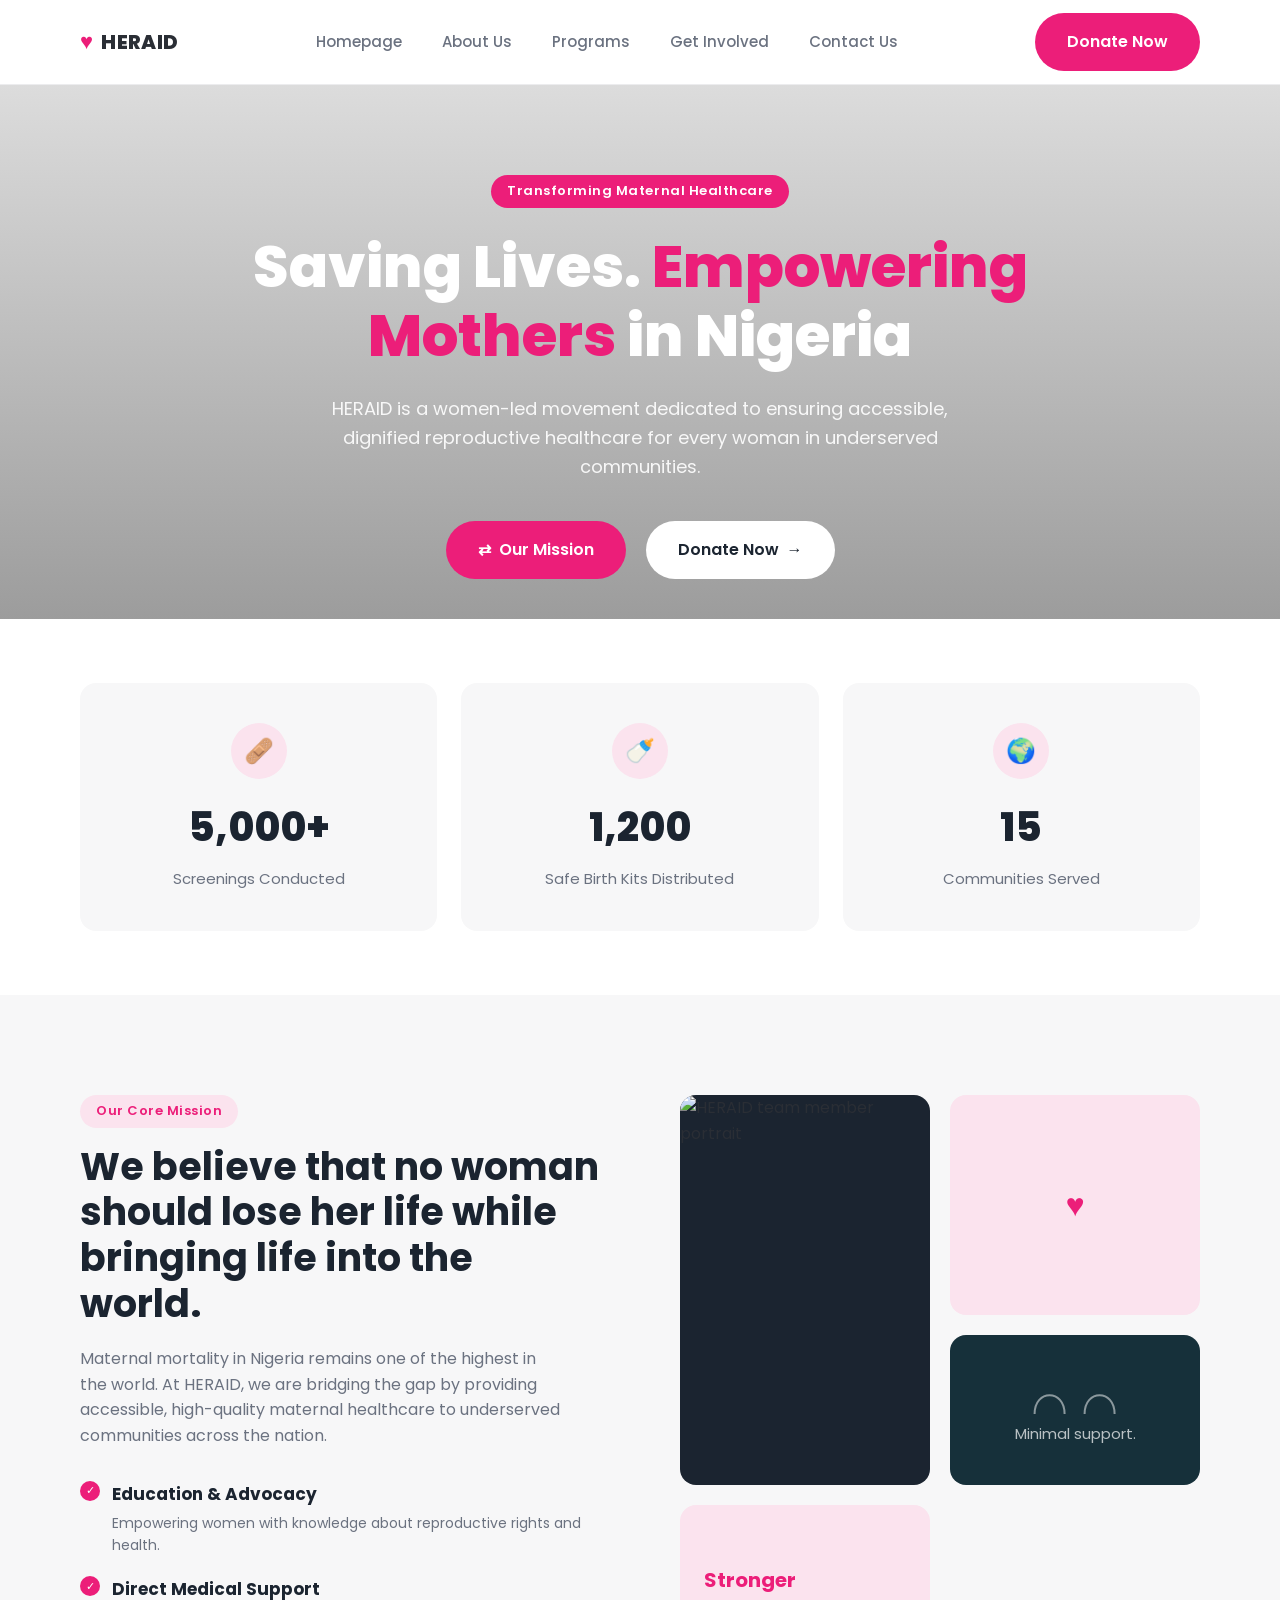
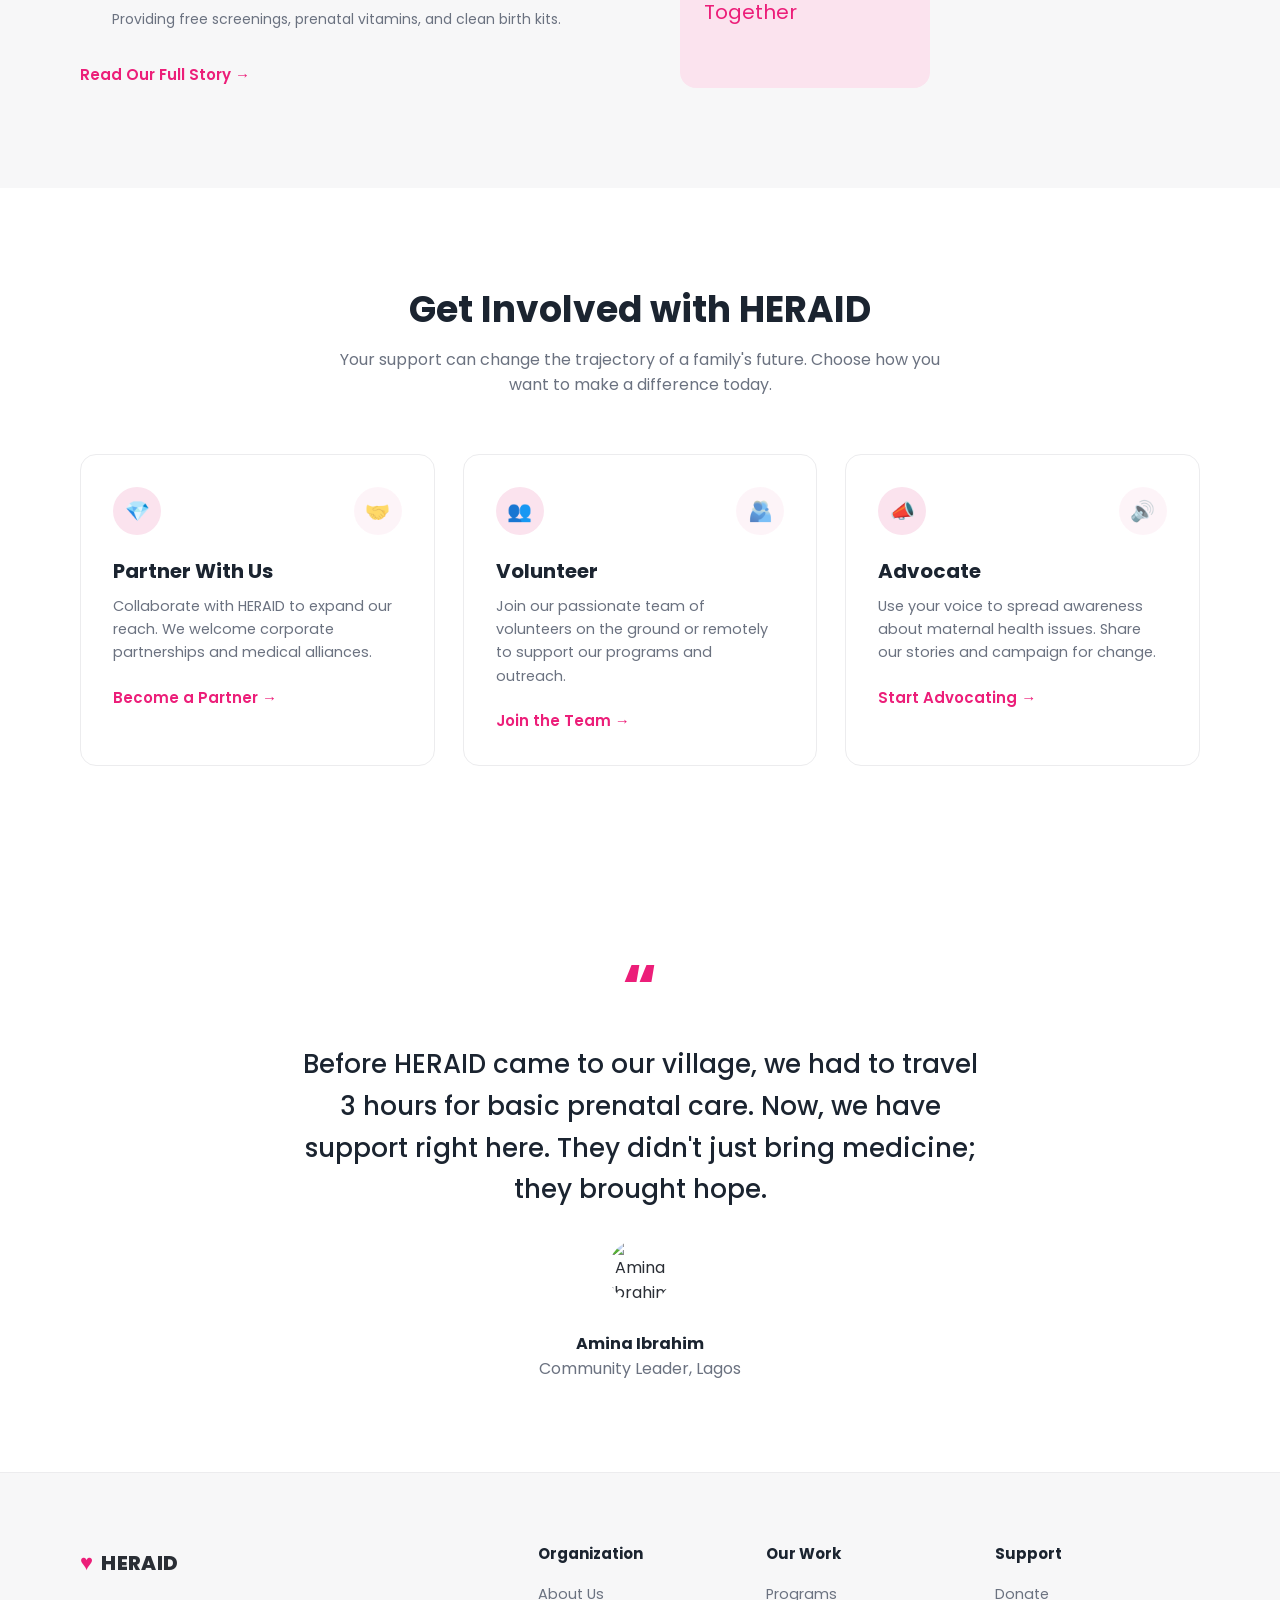
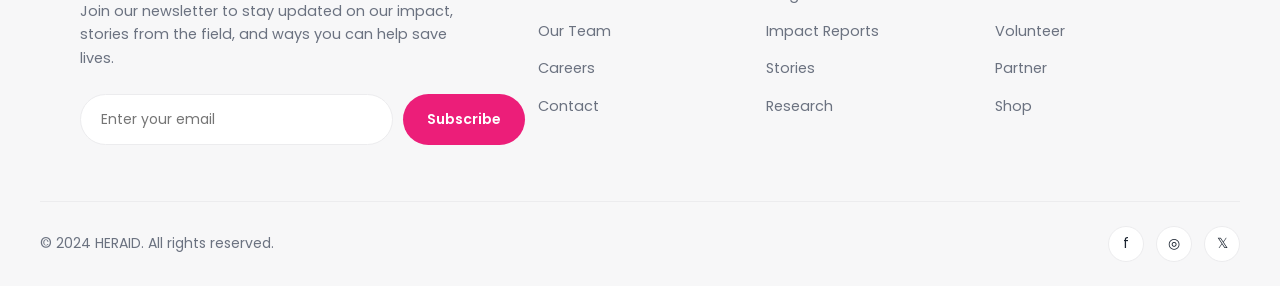
==== index.html @ cb631129 "all pages completed" ====
<!doctype html>
<html lang="en">
  <head>
    <meta charset="UTF-8" />
    <meta name="viewport" content="width=device-width, initial-scale=1.0" />
    <title>HERAID — Saving Lives, Empowering Mothers in Nigeria</title>

    <!-- Shared base styles -->
    <link rel="stylesheet" href="../Home page/base-styling.css" />

    <!-- Screen-size specific styles -->
    <link
      rel="stylesheet"
      href="../Home page/desktop.css"
      media="(min-width: 1025px)"
    />
    <link
      rel="stylesheet"
      href="../Home page/tablet.css"
      media="(min-width: 768px) and (max-width: 1024px)"
    />
    <link
      rel="stylesheet"
      href="../Home page/mobile.css"
      media="(max-width: 767px)"
    />

    <link rel="preconnect" href="https://fonts.googleapis.com" />
    <link
      href="https://fonts.googleapis.com/css2?family=Poppins:wght@400;500;600;700;800&display=swap"
      rel="stylesheet"
    />
  </head>
  <body>
    <!-- ===== HEADER ===== -->
    <header class="site-header">
      <div class="container header-inner">
        <a href="./index.html" class="logo">
          <span class="logo-icon">♥</span>
          <span class="logo-text">HERAID</span>
        </a>

        <button
          class="nav-toggle"
          id="navToggle"
          aria-label="Toggle navigation"
          aria-expanded="false"
        >
          <span></span><span></span><span></span>
        </button>

        <nav class="main-nav" id="mainNav">
          <a href="./index.html" class="nav-link active">Homepage</a>
          <a href="../About Page/index.html" class="nav-link">About Us</a>
          <a href="../Programs page/index.html" class="nav-link">Programs</a>
          <a href="../Get-Involved Page/index.html" class="nav-link"
            >Get Involved</a
          >
          <a href="../Contact page/index.html" class="nav-link">Contact Us</a>
        </nav>

        <a href="#" class="btn btn-primary header-donate">Donate Now</a>
      </div>
    </header>

    <!-- ===== HERO ===== -->
    <section class="hero" id="home">
      <div class="hero-overlay"></div>
      <div class="container hero-inner">
        <span class="eyebrow">Transforming Maternal Healthcare</span>
        <h1 class="hero-title">
          Saving Lives.
          <span class="highlight">Empowering Mothers</span> in Nigeria
        </h1>
        <p class="hero-sub">
          HERAID is a women-led movement dedicated to ensuring accessible,
          dignified reproductive healthcare for every woman in underserved
          communities.
        </p>
        <div class="hero-actions">
          <a href="./About Page/index.html" class="btn btn-primary">
            <span class="icon">⇄</span> Our Mission
          </a>
          <a href="#donate" class="btn btn-secondary"
            >Donate Now <span class="arrow">→</span></a
          >
        </div>
      </div>
    </section>

    <!-- ===== STATS ===== -->
    <section class="stats">
      <div class="container stats-grid">
        <div class="stat-card">
          <div class="stat-icon">🩹</div>
          <div class="stat-number" data-count="5000" data-suffix="+">0</div>
          <div class="stat-label">Screenings Conducted</div>
        </div>
        <div class="stat-card">
          <div class="stat-icon">🍼</div>
          <div class="stat-number" data-count="1200" data-suffix="">0</div>
          <div class="stat-label">Safe Birth Kits Distributed</div>
        </div>
        <div class="stat-card">
          <div class="stat-icon">🌍</div>
          <div class="stat-number" data-count="15" data-suffix="">0</div>
          <div class="stat-label">Communities Served</div>
        </div>
      </div>
    </section>

    <!-- ===== MISSION ===== -->
    <section class="mission" id="about">
      <div class="container mission-inner">
        <div class="mission-text">
          <span class="eyebrow eyebrow-dark">Our Core Mission</span>
          <h2>
            We believe that no woman should lose her life while bringing life
            into the world.
          </h2>
          <p>
            Maternal mortality in Nigeria remains one of the highest in the
            world. At HERAID, we are bridging the gap by providing accessible,
            high-quality maternal healthcare to underserved communities across
            the nation.
          </p>

          <ul class="mission-list">
            <li>
              <span class="check">✓</span>
              <div>
                <strong>Education &amp; Advocacy</strong>
                <p>
                  Empowering women with knowledge about reproductive rights and
                  health.
                </p>
              </div>
            </li>
            <li>
              <span class="check">✓</span>
              <div>
                <strong>Direct Medical Support</strong>
                <p>
                  Providing free screenings, prenatal vitamins, and clean birth
                  kits.
                </p>
              </div>
            </li>
          </ul>

          <a href="./About Page/index.html" class="link-arrow"
            >Read Our Full Story →</a
          >
        </div>

        <div class="mission-media">
          <div class="media-photo">
            <img
              src="https://api.dicebear.com/7.x/avataaars/svg?seed=heraid-team"
              alt="HERAID team member portrait"
            />
          </div>
          <div class="media-heart">♥</div>
          <div class="media-caption">
            <strong>Stronger</strong>
            <span>Together</span>
          </div>
          <div class="media-dark">
            <svg viewBox="0 0 100 40" class="arch-icon" aria-hidden="true">
              <path
                d="M10 40 C10 15, 40 15, 40 40"
                fill="none"
                stroke="currentColor"
                stroke-width="2"
              />
              <path
                d="M60 40 C60 15, 90 15, 90 40"
                fill="none"
                stroke="currentColor"
                stroke-width="2"
              />
            </svg>
            <span>Minimal support.</span>
          </div>
        </div>
      </div>
    </section>

    <!-- ===== GET INVOLVED ===== -->
    <section class="involved" id="involved">
      <div class="container">
        <div class="section-heading">
          <h2>Get Involved with HERAID</h2>
          <p>
            Your support can change the trajectory of a family's future. Choose
            how you want to make a difference today.
          </p>
        </div>

        <div class="involved-grid">
          <article class="involved-card">
            <div class="card-icons">
              <span class="card-icon">💎</span>
              <span class="card-icon card-icon-ghost">🤝</span>
            </div>
            <h3>Partner With Us</h3>
            <p>
              Collaborate with HERAID to expand our reach. We welcome corporate
              partnerships and medical alliances.
            </p>
            <a href="#partner" class="link-arrow">Become a Partner →</a>
          </article>

          <article class="involved-card">
            <div class="card-icons">
              <span class="card-icon">👥</span>
              <span class="card-icon card-icon-ghost">🫂</span>
            </div>
            <h3>Volunteer</h3>
            <p>
              Join our passionate team of volunteers on the ground or remotely
              to support our programs and outreach.
            </p>
            <a href="./Get-Involved Page/index.html" class="link-arrow"
              >Join the Team →</a
            >
          </article>

          <article class="involved-card">
            <div class="card-icons">
              <span class="card-icon">📣</span>
              <span class="card-icon card-icon-ghost">🔊</span>
            </div>
            <h3>Advocate</h3>
            <p>
              Use your voice to spread awareness about maternal health issues.
              Share our stories and campaign for change.
            </p>
            <a href="./Get-Involved Page/index.html" class="link-arrow"
              >Start Advocating →</a
            >
          </article>
        </div>
      </div>
    </section>

    <!-- ===== TESTIMONIAL ===== -->
    <section class="testimonial">
      <div class="container testimonial-inner">
        <span class="quote-mark">&ldquo;</span>
        <blockquote>
          Before HERAID came to our village, we had to travel 3 hours for basic
          prenatal care. Now, we have support right here. They didn't just bring
          medicine; they brought hope.
        </blockquote>
        <img
          class="testimonial-avatar"
          src="https://api.dicebear.com/7.x/avataaars/svg?seed=amina-ibrahim"
          alt="Amina Ibrahim portrait"
        />
        <cite>
          <strong>Amina Ibrahim</strong>
          <span>Community Leader, Lagos</span>
        </cite>
      </div>
    </section>

    <!-- ===== FOOTER ===== -->
    <footer class="site-footer" id="contact">
      <div class="container footer-inner">
        <div class="footer-brand">
          <a href="./index.html" class="logo">
            <span class="logo-icon">♥</span>
            <span class="logo-text">HERAID</span>
          </a>
          <p>
            Join our newsletter to stay updated on our impact, stories from the
            field, and ways you can help save lives.
          </p>
          <form class="newsletter-form" id="newsletterForm">
            <input
              type="email"
              placeholder="Enter your email"
              required
              aria-label="Email address"
            />
            <button type="submit" class="btn btn-primary">Subscribe</button>
          </form>
        </div>

        <div class="footer-links">
          <div class="footer-col">
            <h4>Organization</h4>
            <a href="./About Page/index.html">About Us</a>
            <a href="./About Page/index.html">Our Team</a>
            <a href="./Get-Involved Page/index.html">Careers</a>
            <a href="./Contact page/index.html">Contact</a>
          </div>
          <div class="footer-col">
            <h4>Our Work</h4>
            <a href="./Programs page/index.html">Programs</a>
            <a href="About Page/index.html">Impact Reports</a>
            <a href="./About Page/">Stories</a>
            <a href="./Get-Involved Page/">Research</a>
          </div>
          <div class="footer-col">
            <h4>Support</h4>
            <a href="#donate">Donate</a>
            <a href="./Get-Involved Page/index.html">Volunteer</a>
            <a href="./Get-Involved Page/index.html">Partner</a>
            <a href="#shop">Shop</a>
          </div>
        </div>
      </div>

      <div class="container footer-bottom">
        <p>&copy; 2024 HERAID. All rights reserved.</p>
        <div class="social-links">
          <a href="#" aria-label="LinkedIn">f</a>
          <a
            href="https://www.instagram.com/heraid.ng?igsh=cXN2OHdvbDZhM3o="
            aria-label="Instagram"
            >◎</a
          >
          <a href="https://x.com/heraidng?s=20" aria-label="Twitter">𝕏</a>
        </div>
      </div>
    </footer>

    <script src="../Home page/script.js"></script>
  </body>
</html>
---- Home page/base-styling.css ----
/* =========================================================
   HERAID — BASE STYLESHEET
   Shared resets, tokens, and layout rules for all breakpoints.
   Screen-specific sizing lives in desktop.css / tablet.css / mobile.css
   ========================================================= */

:root {
  --pink: #EC1E79;
  --pink-light: #FBE3EE;
  --pink-pale: #FDF0F6;
  --dark: #1B2430;
  --dark-teal: #16303A;
  --text: #2A2E35;
  --text-muted: #6B7280;
  --bg-grey: #F7F7F8;
  --white: #FFFFFF;
  --border: #ECECEE;

  --font-body: 'Poppins', -apple-system, BlinkMacSystemFont, 'Segoe UI', sans-serif;

  --radius-sm: 10px;
  --radius-md: 16px;
  --radius-lg: 24px;

  --container-max: 1200px;
}

* { box-sizing: border-box; }

html { scroll-behavior: smooth; }

body {
  margin: 0;
  font-family: var(--font-body);
  color: var(--text);
  background: var(--white);
  line-height: 1.6;
  -webkit-font-smoothing: antialiased;
}

img { max-width: 100%; display: block; }

a { text-decoration: none; color: inherit; }

ul { list-style: none; margin: 0; padding: 0; }

h1, h2, h3, h4 { margin: 0; font-weight: 700; line-height: 1.2; }

p { margin: 0; }

button { font-family: inherit; cursor: pointer; }

.container {
  width: 100%;
  max-width: var(--container-max);
  margin: 0 auto;
  padding-left: 24px;
  padding-right: 24px;
}

/* ===== Buttons ===== */
.btn {
  display: inline-flex;
  align-items: center;
  justify-content: center;
  gap: 8px;
  font-weight: 600;
  border: none;
  border-radius: 999px;
  cursor: pointer;
  white-space: nowrap;
  transition: transform 0.15s ease, box-shadow 0.15s ease, opacity 0.15s ease;
}

.btn-primary {
  background: var(--pink);
  color: var(--white);
}

.btn-primary:hover { transform: translateY(-2px); box-shadow: 0 8px 20px rgba(236,30,121,0.35); }

.btn-secondary {
  background: var(--white);
  color: var(--dark);
}

.btn-secondary:hover { transform: translateY(-2px); box-shadow: 0 8px 20px rgba(0,0,0,0.15); }

.arrow, .icon { display: inline-block; }

/* ===== Header ===== */
.site-header {
  position: sticky;
  top: 0;
  z-index: 100;
  background: rgba(255,255,255,0.96);
  backdrop-filter: blur(6px);
  border-bottom: 1px solid var(--border);
}

.header-inner {
  display: flex;
  align-items: center;
  justify-content: space-between;
}

.logo {
  display: flex;
  align-items: center;
  gap: 8px;
  font-weight: 800;
  letter-spacing: 0.02em;
}

.logo-icon {
  color: var(--pink);
}

.main-nav {
  display: flex;
  align-items: center;
}

.nav-link {
  color: var(--text-muted);
  font-weight: 500;
  transition: color 0.15s ease;
}

.nav-link.active,
.nav-link:hover { color: var(--pink); }

.nav-toggle {
  display: none;
  flex-direction: column;
  justify-content: center;
  align-items: center;
  gap: 5px;
  background: none;
  border: none;
  padding: 8px;
}

.nav-toggle span {
  display: block;
  width: 24px;
  height: 2px;
  background: var(--dark);
  transition: transform 0.2s ease, opacity 0.2s ease;
}

.nav-toggle.open span:nth-child(1) { transform: translateY(7px) rotate(45deg); }
.nav-toggle.open span:nth-child(2) { opacity: 0; }
.nav-toggle.open span:nth-child(3) { transform: translateY(-7px) rotate(-45deg); }

/* ===== Hero ===== */
.hero {
  position: relative;
  background-image:
    linear-gradient(180deg, rgba(20,20,20,0.15), rgba(20,20,20,0.45)),
    url('https://images.unsplash.com/photo-1594708767771-a7502209ff51?q=80&w=1600&auto=format&fit=crop');
  background-size: cover;
  background-position: center;
  color: var(--white);
  text-align: center;
}

.hero-inner {
  display: flex;
  flex-direction: column;
  align-items: center;
}

.eyebrow {
  display: inline-block;
  background: var(--pink);
  color: var(--white);
  font-size: 12px;
  font-weight: 600;
  letter-spacing: 0.04em;
  padding: 6px 16px;
  border-radius: 999px;
}

.hero-title {
  font-weight: 800;
}

.hero-title .highlight { color: var(--pink); }

.hero-sub {
  color: rgba(255,255,255,0.9);
}

.hero-actions {
  display: flex;
  flex-wrap: wrap;
  justify-content: center;
}

/* ===== Stats ===== */
.stats { background: var(--white); }

.stats-grid {
  display: grid;
}

.stat-card {
  background: var(--bg-grey);
  border-radius: var(--radius-md);
  text-align: center;
}

.stat-icon {
  display: inline-flex;
  align-items: center;
  justify-content: center;
  background: var(--pink-light);
  border-radius: 50%;
}

.stat-number {
  font-weight: 800;
  color: var(--dark);
}

.stat-label {
  color: var(--text-muted);
}

/* ===== Mission ===== */
.mission { background: var(--bg-grey); }

.mission-inner {
  display: grid;
  align-items: center;
}

.eyebrow-dark {
  background: var(--pink-light);
  color: var(--pink);
}

.mission-text h2 { color: var(--dark); }

.mission-text > p {
  color: var(--text-muted);
}

.mission-list li {
  display: flex;
  align-items: flex-start;
  gap: 12px;
}

.check {
  flex-shrink: 0;
  display: inline-flex;
  align-items: center;
  justify-content: center;
  width: 20px;
  height: 20px;
  border-radius: 50%;
  background: var(--pink);
  color: var(--white);
  font-size: 11px;
}

.mission-list strong { color: var(--dark); display: block; }
.mission-list p { color: var(--text-muted); }

.link-arrow {
  display: inline-block;
  color: var(--pink);
  font-weight: 600;
}

.mission-media {
  position: relative;
  display: grid;
  grid-template-columns: 1fr 1fr;
}

.media-photo {
  grid-column: 1;
  grid-row: 1 / span 2;
  overflow: hidden;
  border-radius: var(--radius-md);
  background: var(--dark);
}

.media-photo img { width: 100%; height: 100%; object-fit: cover; }

.media-heart {
  grid-column: 2;
  grid-row: 1;
  background: var(--pink-light);
  border-radius: var(--radius-md);
  display: flex;
  align-items: center;
  justify-content: center;
  color: var(--pink);
}

.media-caption {
  grid-column: 1;
  background: var(--pink-light);
  border-radius: var(--radius-md);
  display: flex;
  flex-direction: column;
  justify-content: center;
  color: var(--pink);
}

.media-dark {
  grid-column: 2;
  grid-row: 2;
  background: var(--dark-teal);
  border-radius: var(--radius-md);
  color: rgba(255,255,255,0.7);
  display: flex;
  flex-direction: column;
  align-items: center;
  justify-content: center;
  gap: 8px;
}

.arch-icon { width: 60%; color: rgba(255,255,255,0.5); }

/* ===== Get Involved ===== */
.involved { background: var(--white); }

.section-heading {
  text-align: center;
  margin-left: auto;
  margin-right: auto;
}

.section-heading h2 { color: var(--dark); }
.section-heading p { color: var(--text-muted); }

.involved-grid {
  display: grid;
}

.involved-card {
  background: var(--white);
  border: 1px solid var(--border);
  border-radius: var(--radius-md);
  transition: transform 0.2s ease, box-shadow 0.2s ease;
}

.involved-card:hover {
  transform: translateY(-4px);
  box-shadow: 0 16px 32px rgba(0,0,0,0.06);
}

.card-icons {
  display: flex;
  align-items: center;
  justify-content: space-between;
}

.card-icon {
  display: inline-flex;
  align-items: center;
  justify-content: center;
  background: var(--pink-light);
  border-radius: 50%;
}

.card-icon-ghost {
  background: var(--pink-pale);
  opacity: 0.7;
}

.involved-card h3 { color: var(--dark); }
.involved-card > p { color: var(--text-muted); }

/* ===== Testimonial ===== */
.testimonial { background: var(--white); }

.testimonial-inner {
  text-align: center;
  margin-left: auto;
  margin-right: auto;
  display: flex;
  flex-direction: column;
  align-items: center;
}

.quote-mark {
  color: var(--pink);
  font-weight: 800;
  line-height: 1;
}

blockquote {
  margin: 0;
  color: var(--dark);
  font-weight: 500;
}

.testimonial-avatar {
  border-radius: 50%;
  object-fit: cover;
  overflow: hidden;
}

.testimonial-inner cite {
  font-style: normal;
  display: flex;
  flex-direction: column;
}

.testimonial-inner cite strong { color: var(--dark); }
.testimonial-inner cite span { color: var(--text-muted); }

/* ===== Footer ===== */
.site-footer {
  background: var(--bg-grey);
  border-top: 1px solid var(--border);
}

.footer-inner {
  display: grid;
}

.footer-brand p {
  color: var(--text-muted);
}

.newsletter-form {
  display: flex;
}

.newsletter-form input {
  flex: 1;
  border: 1px solid var(--border);
  border-radius: 999px;
  font-family: inherit;
  background: var(--white);
}

.newsletter-form input:focus {
  outline: 2px solid var(--pink);
  outline-offset: 2px;
}

.footer-links {
  display: grid;
}

.footer-col {
  display: flex;
  flex-direction: column;
}

.footer-col h4 { color: var(--dark); }

.footer-col a {
  color: var(--text-muted);
}

.footer-col a:hover { color: var(--pink); }

.footer-bottom {
  display: flex;
  align-items: center;
  justify-content: space-between;
  border-top: 1px solid var(--border);
}

.footer-bottom p { color: var(--text-muted); }

.social-links {
  display: flex;
}

.social-links a {
  display: inline-flex;
  align-items: center;
  justify-content: center;
  border-radius: 50%;
  background: var(--white);
  border: 1px solid var(--border);
  color: var(--dark);
}

.social-links a:hover { background: var(--pink); color: var(--white); border-color: var(--pink); }

/* ===== Reduced motion ===== */
@media (prefers-reduced-motion: reduce) {
  html { scroll-behavior: auto; }
  * { transition: none !important; }
}

/* ===== Focus visibility ===== */
a:focus-visible, button:focus-visible, input:focus-visible {
  outline: 2px solid var(--pink);
  outline-offset: 2px;
}
---- Home page/desktop.css ----
/* =========================================================
   HERAID — DESKTOP STYLES (min-width: 1025px)
   ========================================================= */

.container { padding-left: 40px; padding-right: 40px; }

/* Header */
.header-inner { height: 84px; }
.logo-icon { font-size: 22px; }
.logo-text { font-size: 20px; }
.main-nav { gap: 40px; }
.nav-link { font-size: 15px; }
.nav-toggle { display: none; }
.header-donate { padding: 14px 28px; font-size: 15px; }

/* Hero */
.hero { padding: 90px 0 100px; }
.hero-inner { max-width: 860px; }
.eyebrow { margin-bottom: 24px; font-size: 13px; }
.hero-title { font-size: 58px; margin-bottom: 24px; }
.hero-sub { font-size: 18px; max-width: 640px; margin-bottom: 40px; }
.hero-actions { gap: 20px; }
.btn { font-size: 16px; padding: 16px 32px; }

/* Stats */
.stats { padding: 64px 0; margin-top: -60px; position: relative; z-index: 2; }
.stats-grid { grid-template-columns: repeat(3, 1fr); gap: 24px; }
.stat-card { padding: 40px 24px; }
.stat-icon { width: 56px; height: 56px; font-size: 24px; margin-bottom: 16px; }
.stat-number { font-size: 40px; margin-bottom: 8px; }
.stat-label { font-size: 15px; }

/* Mission */
.mission { padding: 100px 0; }
.mission-inner { grid-template-columns: 1fr 1fr; gap: 80px; }
.eyebrow-dark { margin-bottom: 16px; font-size: 13px; padding: 6px 16px; }
.mission-text h2 { font-size: 38px; margin-bottom: 20px; }
.mission-text > p { font-size: 16px; margin-bottom: 32px; max-width: 480px; }
.mission-list { margin-bottom: 32px; display: flex; flex-direction: column; gap: 20px; }
.mission-list strong { font-size: 17px; margin-bottom: 4px; }
.mission-list p { font-size: 14px; }
.link-arrow { font-size: 15px; }

.mission-media {
  grid-template-rows: 220px 150px;
  gap: 20px;
  height: 100%;
}
.media-heart { font-size: 32px; }
.media-caption { padding: 24px; font-size: 20px; }
.media-dark { padding: 24px; font-size: 15px; }
.arch-icon { height: 40px; }

/* Get Involved */
.involved { padding: 100px 0; }
.section-heading { max-width: 640px; margin-bottom: 56px; }
.section-heading h2 { font-size: 36px; margin-bottom: 16px; }
.section-heading p { font-size: 16px; }
.involved-grid { grid-template-columns: repeat(3, 1fr); gap: 28px; }
.involved-card { padding: 32px; }
.card-icons { margin-bottom: 24px; }
.card-icon { width: 48px; height: 48px; font-size: 20px; }
.involved-card h3 { font-size: 20px; margin-bottom: 12px; }
.involved-card > p { font-size: 14.5px; margin-bottom: 20px; }

/* Testimonial */
.testimonial { padding: 90px 0; }
.testimonial-inner { max-width: 760px; gap: 28px; }
.quote-mark { font-size: 60px; }
blockquote { font-size: 26px; }
.testimonial-avatar { width: 64px; height: 64px; }

/* Footer */
.site-footer { padding-top: 72px; }
.footer-inner { grid-template-columns: 1.2fr 2fr; gap: 60px; padding-bottom: 56px; }
.footer-brand p { font-size: 14.5px; margin: 20px 0 24px; max-width: 380px; }
.newsletter-form { max-width: 380px; gap: 10px; }
.newsletter-form input { padding: 14px 20px; font-size: 14px; }
.newsletter-form .btn { padding: 14px 24px; font-size: 14px; }
.footer-links { grid-template-columns: repeat(3, 1fr); gap: 24px; }
.footer-col { gap: 14px; }
.footer-col h4 { font-size: 15px; margin-bottom: 6px; }
.footer-col a { font-size: 14.5px; }
.footer-bottom { padding: 24px 0; font-size: 14px; }
.social-links { gap: 12px; }
.social-links a { width: 36px; height: 36px; font-size: 14px; }
---- Home page/tablet.css ----
/* =========================================================
   HERAID — TABLET STYLES (768px – 1024px)
   ========================================================= */

.container { padding-left: 28px; padding-right: 28px; }

/* Header */
.header-inner { height: 72px; }
.logo-icon { font-size: 20px; }
.logo-text { font-size: 18px; }
.main-nav { gap: 22px; }
.nav-link { font-size: 14px; }
.nav-toggle { display: none; }
.header-donate { padding: 11px 22px; font-size: 14px; }

/* Hero */
.hero { padding: 64px 0 72px; }
.hero-inner { max-width: 640px; }
.eyebrow { margin-bottom: 20px; font-size: 12.5px; }
.hero-title { font-size: 40px; margin-bottom: 20px; }
.hero-sub { font-size: 16px; margin-bottom: 32px; }
.hero-actions { gap: 16px; }
.btn { font-size: 15px; padding: 14px 26px; }

/* Stats */
.stats { padding: 48px 0; margin-top: -44px; position: relative; z-index: 2; }
.stats-grid { grid-template-columns: repeat(3, 1fr); gap: 16px; }
.stat-card { padding: 28px 16px; }
.stat-icon { width: 48px; height: 48px; font-size: 20px; margin-bottom: 12px; }
.stat-number { font-size: 30px; margin-bottom: 6px; }
.stat-label { font-size: 13px; }

/* Mission */
.mission { padding: 72px 0; }
.mission-inner { grid-template-columns: 1fr; gap: 48px; }
.mission-media { order: -1; }
.eyebrow-dark { margin-bottom: 14px; font-size: 12.5px; padding: 5px 14px; }
.mission-text h2 { font-size: 30px; margin-bottom: 16px; }
.mission-text > p { font-size: 15px; margin-bottom: 24px; max-width: 100%; }
.mission-list { margin-bottom: 24px; display: flex; flex-direction: column; gap: 16px; }
.mission-list strong { font-size: 16px; margin-bottom: 4px; }
.mission-list p { font-size: 13.5px; }
.link-arrow { font-size: 14.5px; }

.mission-media {
  grid-template-rows: 200px 130px;
  gap: 16px;
  max-width: 520px;
  margin: 0 auto;
  width: 100%;
}
.media-heart { font-size: 28px; }
.media-caption { padding: 20px; font-size: 18px; }
.media-dark { padding: 20px; font-size: 14px; }
.arch-icon { height: 34px; }

/* Get Involved */
.involved { padding: 72px 0; }
.section-heading { max-width: 560px; margin-bottom: 44px; }
.section-heading h2 { font-size: 30px; margin-bottom: 14px; }
.section-heading p { font-size: 15px; }
.involved-grid { grid-template-columns: repeat(2, 1fr); gap: 22px; }
.involved-card { padding: 26px; }
.card-icons { margin-bottom: 20px; }
.card-icon { width: 44px; height: 44px; font-size: 18px; }
.involved-card h3 { font-size: 18px; margin-bottom: 10px; }
.involved-card > p { font-size: 14px; margin-bottom: 16px; }

/* Testimonial */
.testimonial { padding: 64px 0; }
.testimonial-inner { max-width: 560px; gap: 22px; }
.quote-mark { font-size: 48px; }
blockquote { font-size: 21px; }
.testimonial-avatar { width: 56px; height: 56px; }

/* Footer */
.site-footer { padding-top: 56px; }
.footer-inner { grid-template-columns: 1fr; gap: 40px; padding-bottom: 40px; }
.footer-brand p { font-size: 14px; margin: 16px 0 20px; max-width: 480px; }
.newsletter-form { max-width: 420px; gap: 10px; }
.newsletter-form input { padding: 13px 18px; font-size: 14px; }
.newsletter-form .btn { padding: 13px 22px; font-size: 14px; }
.footer-links { grid-template-columns: repeat(3, 1fr); gap: 20px; }
.footer-col { gap: 12px; }
.footer-col h4 { font-size: 14.5px; margin-bottom: 4px; }
.footer-col a { font-size: 14px; }
.footer-bottom { padding: 20px 0; font-size: 13.5px; }
.social-links { gap: 10px; }
.social-links a { width: 34px; height: 34px; font-size: 13px; }
---- Home page/mobile.css ----
/* =========================================================
   HERAID — MOBILE STYLES (max-width: 767px)
   ========================================================= */

.container { padding-left: 20px; padding-right: 20px; }

/* Header */
.header-inner { height: 64px; position: relative; flex-wrap: wrap; }
.logo-icon { font-size: 18px; }
.logo-text { font-size: 16px; }

.nav-toggle { display: flex; order: 3; }

.main-nav {
  order: 4;
  flex-basis: 100%;
  flex-direction: column;
  align-items: flex-start;
  gap: 0;
  max-height: 0;
  overflow: hidden;
  transition: max-height 0.25s ease;
}

.main-nav.open { max-height: 320px; }

.nav-link {
  width: 100%;
  padding: 12px 0;
  border-bottom: 1px solid var(--border);
  font-size: 15px;
}

.header-donate { display: none; }

/* Hero */
.hero { padding: 40px 0 48px; }
.hero-inner { max-width: 100%; }
.eyebrow { margin-bottom: 16px; font-size: 11px; padding: 5px 12px; }
.hero-title { font-size: 28px; margin-bottom: 16px; }
.hero-sub { font-size: 14.5px; margin-bottom: 28px; }
.hero-actions { gap: 12px; flex-direction: column; width: 100%; }
.hero-actions .btn { width: 100%; }
.btn { font-size: 14.5px; padding: 14px 22px; }

/* Stats */
.stats { padding: 32px 0; }
.stats-grid { grid-template-columns: 1fr; gap: 12px; }
.stat-card { padding: 22px 16px; }
.stat-icon { width: 44px; height: 44px; font-size: 18px; margin-bottom: 10px; }
.stat-number { font-size: 26px; margin-bottom: 4px; }
.stat-label { font-size: 13px; }

/* Mission */
.mission { padding: 48px 0; }
.mission-inner { grid-template-columns: 1fr; gap: 32px; }
.mission-media { order: -1; }
.eyebrow-dark { margin-bottom: 12px; font-size: 11px; padding: 5px 12px; }
.mission-text h2 { font-size: 24px; margin-bottom: 14px; }
.mission-text > p { font-size: 14px; margin-bottom: 20px; }
.mission-list { margin-bottom: 20px; display: flex; flex-direction: column; gap: 14px; }
.mission-list strong { font-size: 15px; margin-bottom: 3px; }
.mission-list p { font-size: 13px; }
.link-arrow { font-size: 14px; }

.mission-media {
  grid-template-columns: 1fr 1fr;
  grid-template-rows: 160px 100px;
  gap: 10px;
}
.media-heart { font-size: 22px; }
.media-caption { padding: 14px; font-size: 15px; }
.media-dark { padding: 14px; font-size: 11.5px; }
.arch-icon { height: 24px; }

/* Get Involved */
.involved { padding: 48px 0; }
.section-heading { margin-bottom: 32px; }
.section-heading h2 { font-size: 24px; margin-bottom: 10px; }
.section-heading p { font-size: 14px; }
.involved-grid { grid-template-columns: 1fr; gap: 16px; }
.involved-card { padding: 22px; }
.card-icons { margin-bottom: 16px; }
.card-icon { width: 40px; height: 40px; font-size: 16px; }
.involved-card h3 { font-size: 17px; margin-bottom: 8px; }
.involved-card > p { font-size: 13.5px; margin-bottom: 14px; }

/* Testimonial */
.testimonial { padding: 44px 0; }
.testimonial-inner { max-width: 100%; gap: 16px; }
.quote-mark { font-size: 36px; }
blockquote { font-size: 16.5px; }
.testimonial-avatar { width: 48px; height: 48px; }

/* Footer */
.site-footer { padding-top: 40px; }
.footer-inner { grid-template-columns: 1fr; gap: 32px; padding-bottom: 32px; }
.footer-brand p { font-size: 13.5px; margin: 14px 0 18px; }
.newsletter-form { flex-direction: column; gap: 10px; }
.newsletter-form input { padding: 13px 16px; font-size: 13.5px; width: 100%; }
.newsletter-form .btn { padding: 13px 20px; font-size: 13.5px; width: 100%; }
.footer-links { grid-template-columns: 1fr 1fr; gap: 22px; }
.footer-col { gap: 10px; }
.footer-col h4 { font-size: 14px; margin-bottom: 2px; }
.footer-col a { font-size: 13.5px; }
.footer-bottom { padding: 18px 0; font-size: 12.5px; flex-direction: column; gap: 12px; text-align: center; }
.social-links { gap: 10px; }
.social-links a { width: 32px; height: 32px; font-size: 12.5px; }
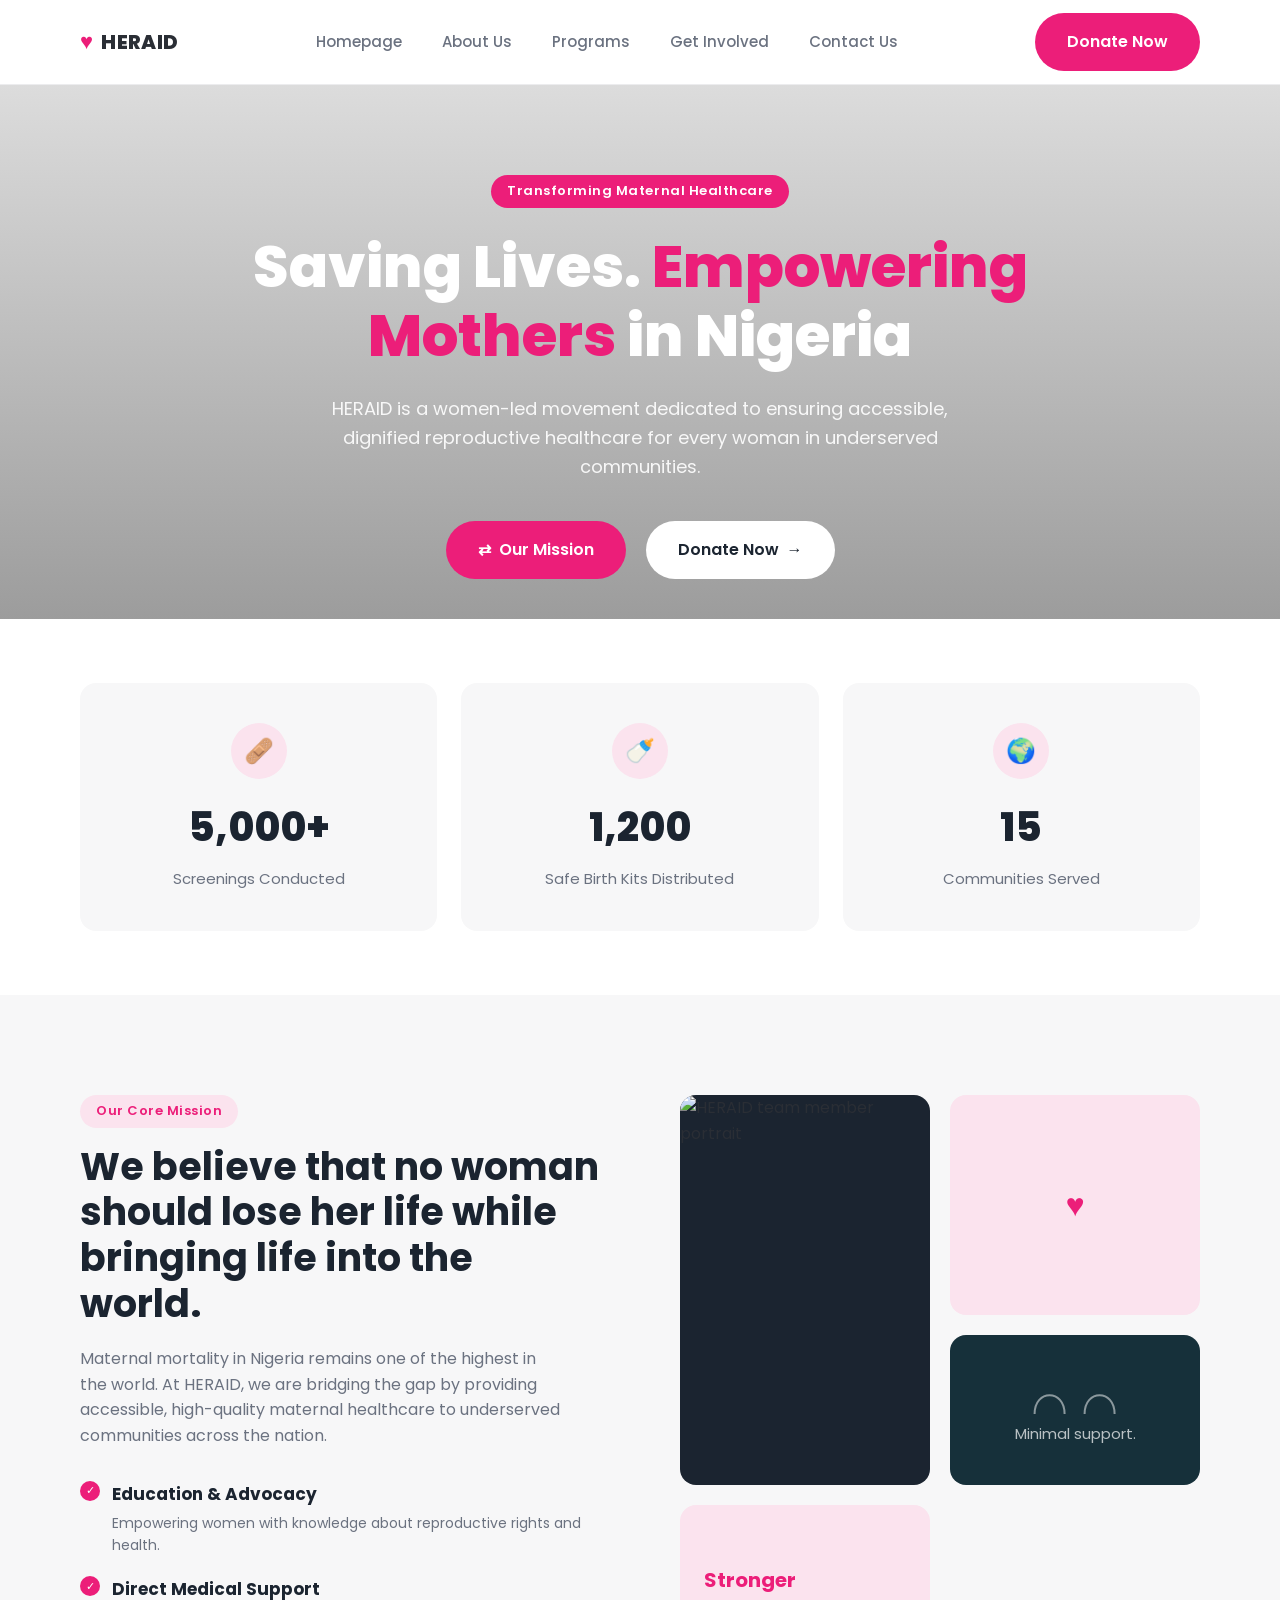
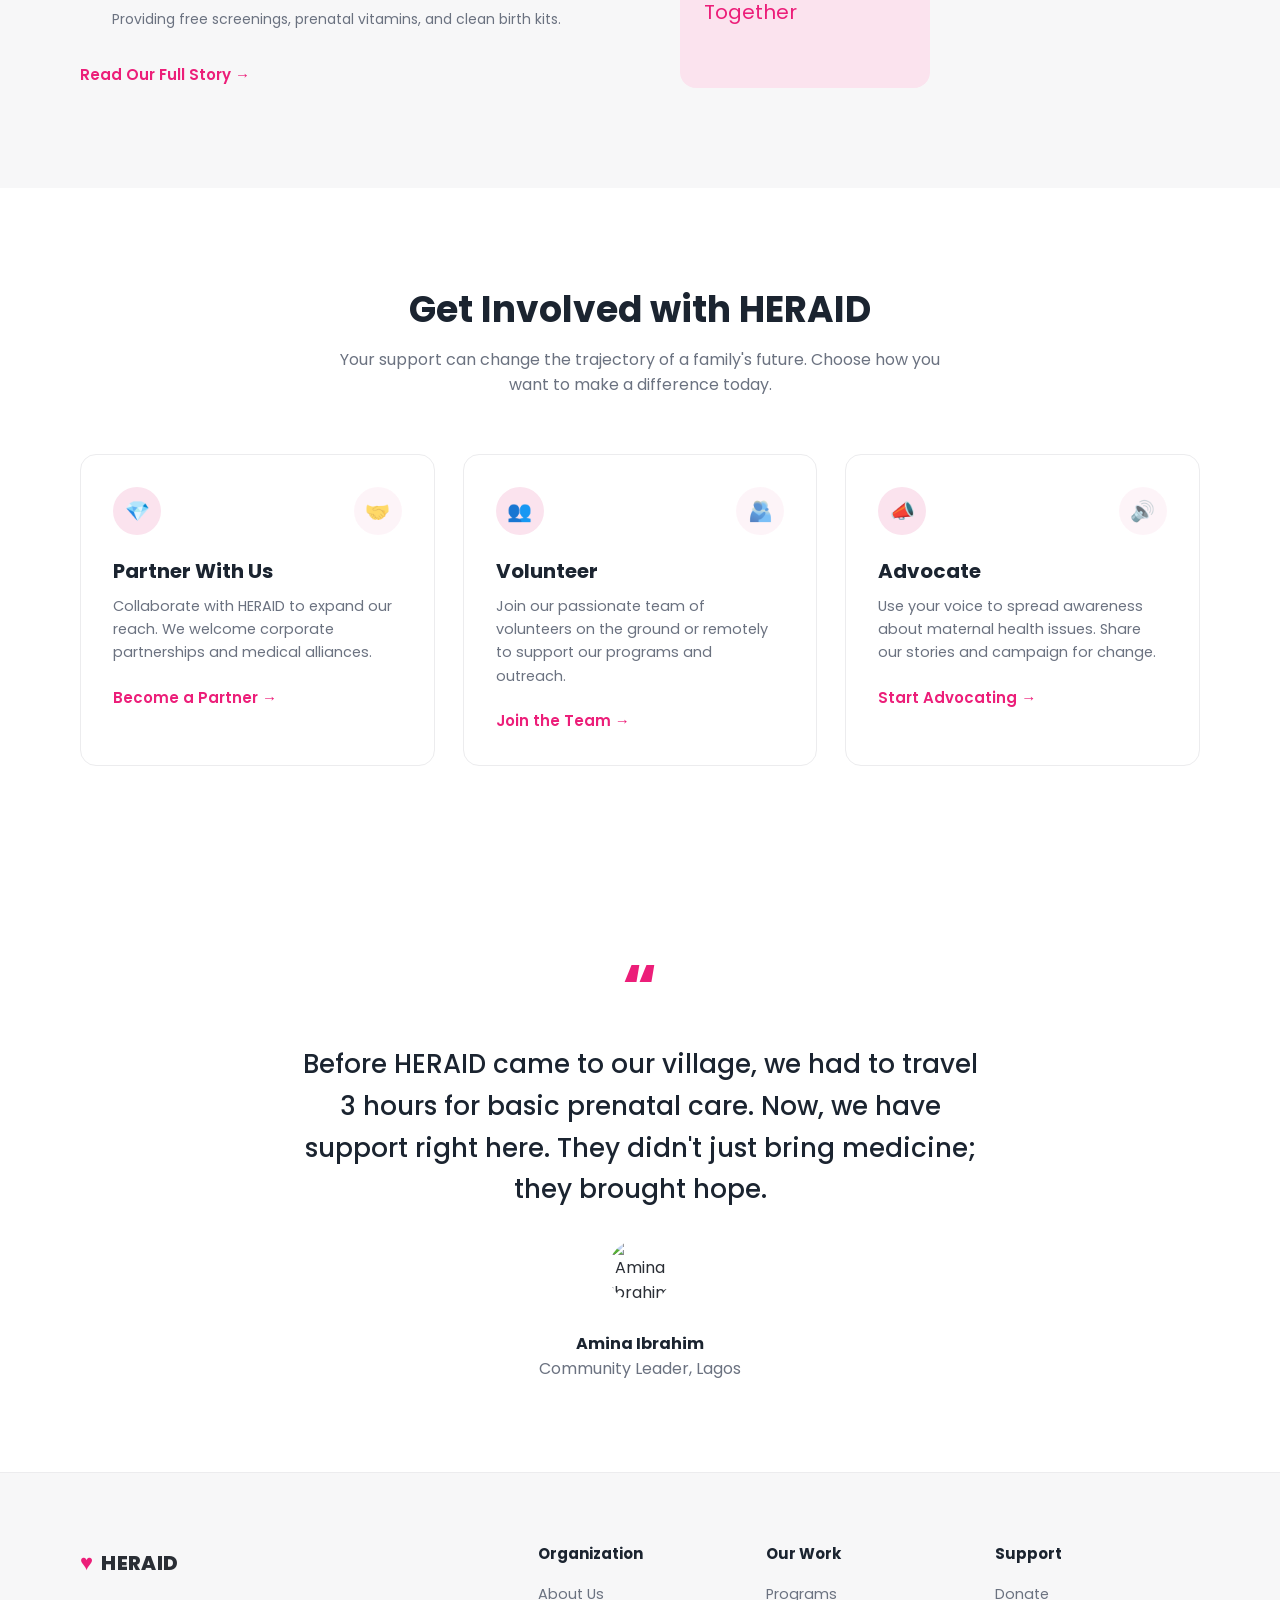
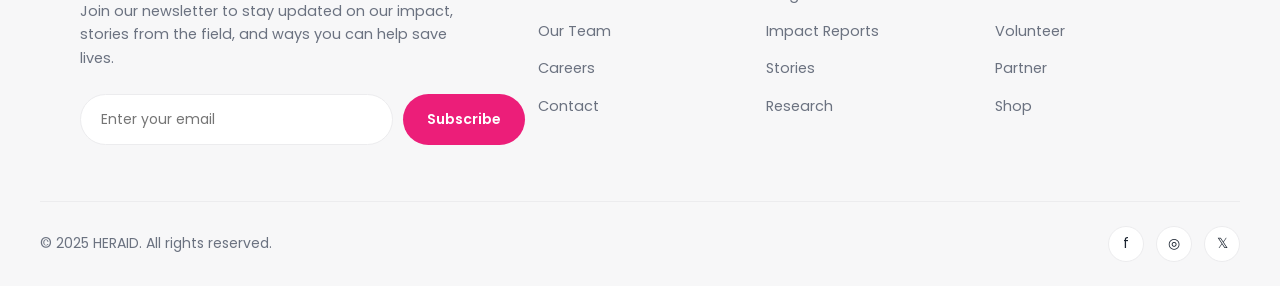
==== commit b3c1ca29: "get involved page uphaul and footer deletion across pages" ====
--- a/index.html
+++ b/index.html
@@ -6,24 +6,16 @@
     <title>HERAID — Saving Lives, Empowering Mothers in Nigeria</title>
 
     <!-- Shared base styles -->
-    <link rel="stylesheet" href="../Home page/base-styling.css" />
+    <link rel="stylesheet" href="./base-styling.css" />
 
     <!-- Screen-size specific styles -->
+    <link rel="stylesheet" href="./desktop.css" media="(min-width: 1025px)" />
     <link
       rel="stylesheet"
-      href="../Home page/desktop.css"
-      media="(min-width: 1025px)"
-    />
-    <link
-      rel="stylesheet"
-      href="../Home page/tablet.css"
+      href="./tablet.css"
       media="(min-width: 768px) and (max-width: 1024px)"
     />
-    <link
-      rel="stylesheet"
-      href="../Home page/mobile.css"
-      media="(max-width: 767px)"
-    />
+    <link rel="stylesheet" href="./mobile.css" media="(max-width: 767px)" />
 
     <link rel="preconnect" href="https://fonts.googleapis.com" />
     <link
@@ -51,15 +43,15 @@
 
         <nav class="main-nav" id="mainNav">
           <a href="./index.html" class="nav-link active">Homepage</a>
-          <a href="../About Page/index.html" class="nav-link">About Us</a>
-          <a href="../Programs page/index.html" class="nav-link">Programs</a>
-          <a href="../Get-Involved Page/index.html" class="nav-link"
-            >Get Involved</a
-          >
-          <a href="../Contact page/index.html" class="nav-link">Contact Us</a>
+          <a href="./about.html" class="nav-link">About Us</a>
+          <a href="./programs.html" class="nav-link">Programs</a>
+          <a href="./get-involved.html" class="nav-link">Get Involved</a>
+          <a href="./contact.html" class="nav-link">Contact Us</a>
         </nav>
 
-        <a href="#" class="btn btn-primary header-donate">Donate Now</a>
+        <a href="./get-involved.html" class="btn btn-primary header-donate"
+          >Donate Now</a
+        >
       </div>
     </header>
 
@@ -78,10 +70,10 @@
           communities.
         </p>
         <div class="hero-actions">
-          <a href="./About Page/index.html" class="btn btn-primary">
+          <a href="./about.html" class="btn btn-primary">
             <span class="icon">⇄</span> Our Mission
           </a>
-          <a href="#donate" class="btn btn-secondary"
+          <a href="./get-involved.html" class="btn btn-secondary"
             >Donate Now <span class="arrow">→</span></a
           >
         </div>
@@ -148,9 +140,7 @@
             </li>
           </ul>
 
-          <a href="./About Page/index.html" class="link-arrow"
-            >Read Our Full Story →</a
-          >
+          <a href="./about.html" class="link-arrow">Read Our Full Story →</a>
         </div>
 
         <div class="mission-media">
@@ -208,7 +198,9 @@
               Collaborate with HERAID to expand our reach. We welcome corporate
               partnerships and medical alliances.
             </p>
-            <a href="#partner" class="link-arrow">Become a Partner →</a>
+            <a href="./get-involved.html" class="link-arrow"
+              >Become a Partner →</a
+            >
           </article>
 
           <article class="involved-card">
@@ -221,9 +213,7 @@
               Join our passionate team of volunteers on the ground or remotely
               to support our programs and outreach.
             </p>
-            <a href="./Get-Involved Page/index.html" class="link-arrow"
-              >Join the Team →</a
-            >
+            <a href="./get-involved.html" class="link-arrow">Join the Team →</a>
           </article>
 
           <article class="involved-card">
@@ -236,7 +226,7 @@
               Use your voice to spread awareness about maternal health issues.
               Share our stories and campaign for change.
             </p>
-            <a href="./Get-Involved Page/index.html" class="link-arrow"
+            <a href="./get-involved.html" class="link-arrow"
               >Start Advocating →</a
             >
           </article>
@@ -291,30 +281,30 @@
         <div class="footer-links">
           <div class="footer-col">
             <h4>Organization</h4>
-            <a href="./About Page/index.html">About Us</a>
-            <a href="./About Page/index.html">Our Team</a>
-            <a href="./Get-Involved Page/index.html">Careers</a>
-            <a href="./Contact page/index.html">Contact</a>
+            <a href="./about.html">About Us</a>
+            <a href="./about.html">Our Team</a>
+            <a href="./get-involved.html">Careers</a>
+            <a href="./contact.html">Contact</a>
           </div>
           <div class="footer-col">
             <h4>Our Work</h4>
-            <a href="./Programs page/index.html">Programs</a>
-            <a href="About Page/index.html">Impact Reports</a>
-            <a href="./About Page/">Stories</a>
-            <a href="./Get-Involved Page/">Research</a>
+            <a href="./programs.html">Programs</a>
+            <a href="./about.html">Impact Reports</a>
+            <a href="./about.html">Stories</a>
+            <a href="./get-involved.html">Research</a>
           </div>
           <div class="footer-col">
             <h4>Support</h4>
-            <a href="#donate">Donate</a>
-            <a href="./Get-Involved Page/index.html">Volunteer</a>
-            <a href="./Get-Involved Page/index.html">Partner</a>
-            <a href="#shop">Shop</a>
+            <a href="./get-involved.html">Donate</a>
+            <a href="./get-involved.html">Volunteer</a>
+            <a href="./get-involved.html">Partner</a>
+            <a href="./get-involved.html">Shop</a>
           </div>
         </div>
       </div>
 
       <div class="container footer-bottom">
-        <p>&copy; 2024 HERAID. All rights reserved.</p>
+        <p>&copy; 2025 HERAID. All rights reserved.</p>
         <div class="social-links">
           <a href="#" aria-label="LinkedIn">f</a>
           <a
@@ -327,6 +317,7 @@
       </div>
     </footer>
 
-    <script src="../Home page/script.js"></script>
+    <script src="./script.js"></script>
+    <script src="main.js"></script>
   </body>
 </html>
--- a/base-styling.css
+++ b/base-styling.css
@@ -0,0 +1,506 @@
+/* =========================================================
+   HERAID — BASE STYLESHEET
+   Shared resets, tokens, and layout rules for all breakpoints.
+   Screen-specific sizing lives in desktop.css / tablet.css / mobile.css
+   ========================================================= */
+
+:root {
+  --pink: #EC1E79;
+  --pink-light: #FBE3EE;
+  --pink-pale: #FDF0F6;
+  --dark: #1B2430;
+  --dark-teal: #16303A;
+  --text: #2A2E35;
+  --text-muted: #6B7280;
+  --bg-grey: #F7F7F8;
+  --white: #FFFFFF;
+  --border: #ECECEE;
+
+  --font-body: 'Poppins', -apple-system, BlinkMacSystemFont, 'Segoe UI', sans-serif;
+
+  --radius-sm: 10px;
+  --radius-md: 16px;
+  --radius-lg: 24px;
+
+  --container-max: 1200px;
+}
+
+* { box-sizing: border-box; }
+
+html { scroll-behavior: smooth; }
+
+body {
+  margin: 0;
+  font-family: var(--font-body);
+  color: var(--text);
+  background: var(--white);
+  line-height: 1.6;
+  -webkit-font-smoothing: antialiased;
+}
+
+.nav-link .active {
+  color: #E31C79;
+}
+
+img { max-width: 100%; display: block; }
+
+a { text-decoration: none; color: inherit; }
+
+ul { list-style: none; margin: 0; padding: 0; }
+
+h1, h2, h3, h4 { margin: 0; font-weight: 700; line-height: 1.2; }
+
+p { margin: 0; }
+
+button { font-family: inherit; cursor: pointer; }
+
+.container {
+  width: 100%;
+  max-width: var(--container-max);
+  margin: 0 auto;
+  padding-left: 24px;
+  padding-right: 24px;
+}
+
+/* ===== Buttons ===== */
+.btn {
+  display: inline-flex;
+  align-items: center;
+  justify-content: center;
+  gap: 8px;
+  font-weight: 600;
+  border: none;
+  border-radius: 999px;
+  cursor: pointer;
+  white-space: nowrap;
+  transition: transform 0.15s ease, box-shadow 0.15s ease, opacity 0.15s ease;
+}
+
+.btn-primary {
+  background: var(--pink);
+  color: var(--white);
+}
+
+.btn-primary:hover { transform: translateY(-2px); box-shadow: 0 8px 20px rgba(236,30,121,0.35); }
+
+.btn-secondary {
+  background: var(--white);
+  color: var(--dark);
+}
+
+.btn-secondary:hover { transform: translateY(-2px); box-shadow: 0 8px 20px rgba(0,0,0,0.15); }
+
+.arrow, .icon { display: inline-block; }
+
+/* ===== Header ===== */
+.site-header {
+  position: sticky;
+  top: 0;
+  z-index: 100;
+  background: rgba(255,255,255,0.96);
+  backdrop-filter: blur(6px);
+  border-bottom: 1px solid var(--border);
+}
+
+.header-inner {
+  display: flex;
+  align-items: center;
+  justify-content: space-between;
+}
+
+.logo {
+  display: flex;
+  align-items: center;
+  gap: 8px;
+  font-weight: 800;
+  letter-spacing: 0.02em;
+}
+
+.logo-icon {
+  color: var(--pink);
+}
+
+.main-nav {
+  display: flex;
+  align-items: center;
+}
+
+.nav-link {
+  color: var(--text-muted);
+  font-weight: 500;
+  transition: color 0.15s ease;
+}
+
+.nav-link.active,
+.nav-link:hover { color: var(--pink); }
+
+.nav-toggle {
+  display: none;
+  flex-direction: column;
+  justify-content: center;
+  align-items: center;
+  gap: 5px;
+  background: none;
+  border: none;
+  padding: 8px;
+}
+
+.nav-toggle span {
+  display: block;
+  width: 24px;
+  height: 2px;
+  background: var(--dark);
+  transition: transform 0.2s ease, opacity 0.2s ease;
+}
+
+.nav-toggle.open span:nth-child(1) { transform: translateY(7px) rotate(45deg); }
+.nav-toggle.open span:nth-child(2) { opacity: 0; }
+.nav-toggle.open span:nth-child(3) { transform: translateY(-7px) rotate(-45deg); }
+
+/* ===== Hero ===== */
+.hero {
+  position: relative;
+  background-image:
+    linear-gradient(180deg, rgba(20,20,20,0.15), rgba(20,20,20,0.45)),
+    url('https://images.unsplash.com/photo-1594708767771-a7502209ff51?q=80&w=1600&auto=format&fit=crop');
+  background-size: cover;
+  background-position: center;
+  color: var(--white);
+  text-align: center;
+}
+
+.hero-inner {
+  display: flex;
+  flex-direction: column;
+  align-items: center;
+}
+
+.eyebrow {
+  display: inline-block;
+  background: var(--pink);
+  color: var(--white);
+  font-size: 12px;
+  font-weight: 600;
+  letter-spacing: 0.04em;
+  padding: 6px 16px;
+  border-radius: 999px;
+}
+
+.hero-title {
+  font-weight: 800;
+}
+
+.hero-title .highlight { color: var(--pink); }
+
+.hero-sub {
+  color: rgba(255,255,255,0.9);
+}
+
+.hero-actions {
+  display: flex;
+  flex-wrap: wrap;
+  justify-content: center;
+}
+
+/* ===== Stats ===== */
+.stats { background: var(--white); }
+
+.stats-grid {
+  display: grid;
+}
+
+.stat-card {
+  background: var(--bg-grey);
+  border-radius: var(--radius-md);
+  text-align: center;
+}
+
+.stat-icon {
+  display: inline-flex;
+  align-items: center;
+  justify-content: center;
+  background: var(--pink-light);
+  border-radius: 50%;
+}
+
+.stat-number {
+  font-weight: 800;
+  color: var(--dark);
+}
+
+.stat-label {
+  color: var(--text-muted);
+}
+
+/* ===== Mission ===== */
+.mission { background: var(--bg-grey); }
+
+.mission-inner {
+  display: grid;
+  align-items: center;
+}
+
+.eyebrow-dark {
+  background: var(--pink-light);
+  color: var(--pink);
+}
+
+.mission-text h2 { color: var(--dark); }
+
+.mission-text > p {
+  color: var(--text-muted);
+}
+
+.mission-list li {
+  display: flex;
+  align-items: flex-start;
+  gap: 12px;
+}
+
+.check {
+  flex-shrink: 0;
+  display: inline-flex;
+  align-items: center;
+  justify-content: center;
+  width: 20px;
+  height: 20px;
+  border-radius: 50%;
+  background: var(--pink);
+  color: var(--white);
+  font-size: 11px;
+}
+
+.mission-list strong { color: var(--dark); display: block; }
+.mission-list p { color: var(--text-muted); }
+
+.link-arrow {
+  display: inline-block;
+  color: var(--pink);
+  font-weight: 600;
+}
+
+.mission-media {
+  position: relative;
+  display: grid;
+  grid-template-columns: 1fr 1fr;
+}
+
+.media-photo {
+  grid-column: 1;
+  grid-row: 1 / span 2;
+  overflow: hidden;
+  border-radius: var(--radius-md);
+  background: var(--dark);
+}
+
+.media-photo img { width: 100%; height: 100%; object-fit: cover; }
+
+.media-heart {
+  grid-column: 2;
+  grid-row: 1;
+  background: var(--pink-light);
+  border-radius: var(--radius-md);
+  display: flex;
+  align-items: center;
+  justify-content: center;
+  color: var(--pink);
+}
+
+.media-caption {
+  grid-column: 1;
+  background: var(--pink-light);
+  border-radius: var(--radius-md);
+  display: flex;
+  flex-direction: column;
+  justify-content: center;
+  color: var(--pink);
+}
+
+.media-dark {
+  grid-column: 2;
+  grid-row: 2;
+  background: var(--dark-teal);
+  border-radius: var(--radius-md);
+  color: rgba(255,255,255,0.7);
+  display: flex;
+  flex-direction: column;
+  align-items: center;
+  justify-content: center;
+  gap: 8px;
+}
+
+.arch-icon { width: 60%; color: rgba(255,255,255,0.5); }
+
+/* ===== Get Involved ===== */
+.involved { background: var(--white); }
+
+.section-heading {
+  text-align: center;
+  margin-left: auto;
+  margin-right: auto;
+}
+
+.section-heading h2 { color: var(--dark); }
+.section-heading p { color: var(--text-muted); }
+
+.involved-grid {
+  display: grid;
+}
+
+.involved-card {
+  background: var(--white);
+  border: 1px solid var(--border);
+  border-radius: var(--radius-md);
+  transition: transform 0.2s ease, box-shadow 0.2s ease;
+}
+
+.involved-card:hover {
+  transform: translateY(-4px);
+  box-shadow: 0 16px 32px rgba(0,0,0,0.06);
+}
+
+.card-icons {
+  display: flex;
+  align-items: center;
+  justify-content: space-between;
+}
+
+.card-icon {
+  display: inline-flex;
+  align-items: center;
+  justify-content: center;
+  background: var(--pink-light);
+  border-radius: 50%;
+}
+
+.card-icon-ghost {
+  background: var(--pink-pale);
+  opacity: 0.7;
+}
+
+.involved-card h3 { color: var(--dark); }
+.involved-card > p { color: var(--text-muted); }
+
+/* ===== Testimonial ===== */
+.testimonial { background: var(--white); }
+
+.testimonial-inner {
+  text-align: center;
+  margin-left: auto;
+  margin-right: auto;
+  display: flex;
+  flex-direction: column;
+  align-items: center;
+}
+
+.quote-mark {
+  color: var(--pink);
+  font-weight: 800;
+  line-height: 1;
+}
+
+blockquote {
+  margin: 0;
+  color: var(--dark);
+  font-weight: 500;
+}
+
+.testimonial-avatar {
+  border-radius: 50%;
+  object-fit: cover;
+  overflow: hidden;
+}
+
+.testimonial-inner cite {
+  font-style: normal;
+  display: flex;
+  flex-direction: column;
+}
+
+.testimonial-inner cite strong { color: var(--dark); }
+.testimonial-inner cite span { color: var(--text-muted); }
+
+/* ===== Footer ===== */
+.site-footer {
+  background: var(--bg-grey);
+  border-top: 1px solid var(--border);
+}
+
+.footer-inner {
+  display: grid;
+}
+
+.footer-brand p {
+  color: var(--text-muted);
+}
+
+.newsletter-form {
+  display: flex;
+}
+
+.newsletter-form input {
+  flex: 1;
+  border: 1px solid var(--border);
+  border-radius: 999px;
+  font-family: inherit;
+  background: var(--white);
+}
+
+.newsletter-form input:focus {
+  outline: 2px solid var(--pink);
+  outline-offset: 2px;
+}
+
+.footer-links {
+  display: grid;
+}
+
+.footer-col {
+  display: flex;
+  flex-direction: column;
+}
+
+.footer-col h4 { color: var(--dark); }
+
+.footer-col a {
+  color: var(--text-muted);
+}
+
+.footer-col a:hover { color: var(--pink); }
+
+.footer-bottom {
+  display: flex;
+  align-items: center;
+  justify-content: space-between;
+  border-top: 1px solid var(--border);
+}
+
+.footer-bottom p { color: var(--text-muted); }
+
+.social-links {
+  display: flex;
+}
+
+.social-links a {
+  display: inline-flex;
+  align-items: center;
+  justify-content: center;
+  border-radius: 50%;
+  background: var(--white);
+  border: 1px solid var(--border);
+  color: var(--dark);
+}
+
+.social-links a:hover { background: var(--pink); color: var(--white); border-color: var(--pink); }
+
+/* ===== Reduced motion ===== */
+@media (prefers-reduced-motion: reduce) {
+  html { scroll-behavior: auto; }
+  * { transition: none !important; }
+}
+
+/* ===== Focus visibility ===== */
+a:focus-visible, button:focus-visible, input:focus-visible {
+  outline: 2px solid var(--pink);
+  outline-offset: 2px;
+}
--- a/desktop.css
+++ b/desktop.css
@@ -0,0 +1,86 @@
+/* =========================================================
+   HERAID — DESKTOP STYLES (min-width: 1025px)
+   ========================================================= */
+
+.container { padding-left: 40px; padding-right: 40px; }
+
+/* Header */
+.header-inner { height: 84px; }
+.logo-icon { font-size: 22px; }
+.logo-text { font-size: 20px; }
+.main-nav { gap: 40px; }
+.nav-link { font-size: 15px; }
+.nav-toggle { display: none; }
+.header-donate { padding: 14px 28px; font-size: 15px; }
+
+/* Hero */
+.hero { padding: 90px 0 100px; }
+.hero-inner { max-width: 860px; }
+.eyebrow { margin-bottom: 24px; font-size: 13px; }
+.hero-title { font-size: 58px; margin-bottom: 24px; }
+.hero-sub { font-size: 18px; max-width: 640px; margin-bottom: 40px; }
+.hero-actions { gap: 20px; }
+.btn { font-size: 16px; padding: 16px 32px; }
+
+/* Stats */
+.stats { padding: 64px 0; margin-top: -60px; position: relative; z-index: 2; }
+.stats-grid { grid-template-columns: repeat(3, 1fr); gap: 24px; }
+.stat-card { padding: 40px 24px; }
+.stat-icon { width: 56px; height: 56px; font-size: 24px; margin-bottom: 16px; }
+.stat-number { font-size: 40px; margin-bottom: 8px; }
+.stat-label { font-size: 15px; }
+
+/* Mission */
+.mission { padding: 100px 0; }
+.mission-inner { grid-template-columns: 1fr 1fr; gap: 80px; }
+.eyebrow-dark { margin-bottom: 16px; font-size: 13px; padding: 6px 16px; }
+.mission-text h2 { font-size: 38px; margin-bottom: 20px; }
+.mission-text > p { font-size: 16px; margin-bottom: 32px; max-width: 480px; }
+.mission-list { margin-bottom: 32px; display: flex; flex-direction: column; gap: 20px; }
+.mission-list strong { font-size: 17px; margin-bottom: 4px; }
+.mission-list p { font-size: 14px; }
+.link-arrow { font-size: 15px; }
+
+.mission-media {
+  grid-template-rows: 220px 150px;
+  gap: 20px;
+  height: 100%;
+}
+.media-heart { font-size: 32px; }
+.media-caption { padding: 24px; font-size: 20px; }
+.media-dark { padding: 24px; font-size: 15px; }
+.arch-icon { height: 40px; }
+
+/* Get Involved */
+.involved { padding: 100px 0; }
+.section-heading { max-width: 640px; margin-bottom: 56px; }
+.section-heading h2 { font-size: 36px; margin-bottom: 16px; }
+.section-heading p { font-size: 16px; }
+.involved-grid { grid-template-columns: repeat(3, 1fr); gap: 28px; }
+.involved-card { padding: 32px; }
+.card-icons { margin-bottom: 24px; }
+.card-icon { width: 48px; height: 48px; font-size: 20px; }
+.involved-card h3 { font-size: 20px; margin-bottom: 12px; }
+.involved-card > p { font-size: 14.5px; margin-bottom: 20px; }
+
+/* Testimonial */
+.testimonial { padding: 90px 0; }
+.testimonial-inner { max-width: 760px; gap: 28px; }
+.quote-mark { font-size: 60px; }
+blockquote { font-size: 26px; }
+.testimonial-avatar { width: 64px; height: 64px; }
+
+/* Footer */
+.site-footer { padding-top: 72px; }
+.footer-inner { grid-template-columns: 1.2fr 2fr; gap: 60px; padding-bottom: 56px; }
+.footer-brand p { font-size: 14.5px; margin: 20px 0 24px; max-width: 380px; }
+.newsletter-form { max-width: 380px; gap: 10px; }
+.newsletter-form input { padding: 14px 20px; font-size: 14px; }
+.newsletter-form .btn { padding: 14px 24px; font-size: 14px; }
+.footer-links { grid-template-columns: repeat(3, 1fr); gap: 24px; }
+.footer-col { gap: 14px; }
+.footer-col h4 { font-size: 15px; margin-bottom: 6px; }
+.footer-col a { font-size: 14.5px; }
+.footer-bottom { padding: 24px 0; font-size: 14px; }
+.social-links { gap: 12px; }
+.social-links a { width: 36px; height: 36px; font-size: 14px; }
--- a/tablet.css
+++ b/tablet.css
@@ -0,0 +1,89 @@
+/* =========================================================
+   HERAID — TABLET STYLES (768px – 1024px)
+   ========================================================= */
+
+.container { padding-left: 28px; padding-right: 28px; }
+
+/* Header */
+.header-inner { height: 72px; }
+.logo-icon { font-size: 20px; }
+.logo-text { font-size: 18px; }
+.main-nav { gap: 22px; }
+.nav-link { font-size: 14px; }
+.nav-toggle { display: none; }
+.header-donate { padding: 11px 22px; font-size: 14px; }
+
+/* Hero */
+.hero { padding: 64px 0 72px; }
+.hero-inner { max-width: 640px; }
+.eyebrow { margin-bottom: 20px; font-size: 12.5px; }
+.hero-title { font-size: 40px; margin-bottom: 20px; }
+.hero-sub { font-size: 16px; margin-bottom: 32px; }
+.hero-actions { gap: 16px; }
+.btn { font-size: 15px; padding: 14px 26px; }
+
+/* Stats */
+.stats { padding: 48px 0; margin-top: -44px; position: relative; z-index: 2; }
+.stats-grid { grid-template-columns: repeat(3, 1fr); gap: 16px; }
+.stat-card { padding: 28px 16px; }
+.stat-icon { width: 48px; height: 48px; font-size: 20px; margin-bottom: 12px; }
+.stat-number { font-size: 30px; margin-bottom: 6px; }
+.stat-label { font-size: 13px; }
+
+/* Mission */
+.mission { padding: 72px 0; }
+.mission-inner { grid-template-columns: 1fr; gap: 48px; }
+.mission-media { order: -1; }
+.eyebrow-dark { margin-bottom: 14px; font-size: 12.5px; padding: 5px 14px; }
+.mission-text h2 { font-size: 30px; margin-bottom: 16px; }
+.mission-text > p { font-size: 15px; margin-bottom: 24px; max-width: 100%; }
+.mission-list { margin-bottom: 24px; display: flex; flex-direction: column; gap: 16px; }
+.mission-list strong { font-size: 16px; margin-bottom: 4px; }
+.mission-list p { font-size: 13.5px; }
+.link-arrow { font-size: 14.5px; }
+
+.mission-media {
+  grid-template-rows: 200px 130px;
+  gap: 16px;
+  max-width: 520px;
+  margin: 0 auto;
+  width: 100%;
+}
+.media-heart { font-size: 28px; }
+.media-caption { padding: 20px; font-size: 18px; }
+.media-dark { padding: 20px; font-size: 14px; }
+.arch-icon { height: 34px; }
+
+/* Get Involved */
+.involved { padding: 72px 0; }
+.section-heading { max-width: 560px; margin-bottom: 44px; }
+.section-heading h2 { font-size: 30px; margin-bottom: 14px; }
+.section-heading p { font-size: 15px; }
+.involved-grid { grid-template-columns: repeat(2, 1fr); gap: 22px; }
+.involved-card { padding: 26px; }
+.card-icons { margin-bottom: 20px; }
+.card-icon { width: 44px; height: 44px; font-size: 18px; }
+.involved-card h3 { font-size: 18px; margin-bottom: 10px; }
+.involved-card > p { font-size: 14px; margin-bottom: 16px; }
+
+/* Testimonial */
+.testimonial { padding: 64px 0; }
+.testimonial-inner { max-width: 560px; gap: 22px; }
+.quote-mark { font-size: 48px; }
+blockquote { font-size: 21px; }
+.testimonial-avatar { width: 56px; height: 56px; }
+
+/* Footer */
+.site-footer { padding-top: 56px; }
+.footer-inner { grid-template-columns: 1fr; gap: 40px; padding-bottom: 40px; }
+.footer-brand p { font-size: 14px; margin: 16px 0 20px; max-width: 480px; }
+.newsletter-form { max-width: 420px; gap: 10px; }
+.newsletter-form input { padding: 13px 18px; font-size: 14px; }
+.newsletter-form .btn { padding: 13px 22px; font-size: 14px; }
+.footer-links { grid-template-columns: repeat(3, 1fr); gap: 20px; }
+.footer-col { gap: 12px; }
+.footer-col h4 { font-size: 14.5px; margin-bottom: 4px; }
+.footer-col a { font-size: 14px; }
+.footer-bottom { padding: 20px 0; font-size: 13.5px; }
+.social-links { gap: 10px; }
+.social-links a { width: 34px; height: 34px; font-size: 13px; }
--- a/mobile.css
+++ b/mobile.css
@@ -0,0 +1,108 @@
+/* =========================================================
+   HERAID — MOBILE STYLES (max-width: 767px)
+   ========================================================= */
+
+.container { padding-left: 20px; padding-right: 20px; }
+
+/* Header */
+.header-inner { height: 64px; position: relative; flex-wrap: wrap; }
+.logo-icon { font-size: 18px; }
+.logo-text { font-size: 16px; }
+
+.nav-toggle { display: flex; order: 3; }
+
+.main-nav {
+  order: 4;
+  flex-basis: 100%;
+  flex-direction: column;
+  align-items: flex-start;
+  gap: 0;
+  max-height: 0;
+  overflow: hidden;
+  transition: max-height 0.25s ease;
+}
+
+.main-nav.open { max-height: 320px; }
+
+.nav-link {
+  width: 100%;
+  padding: 12px 0;
+  border-bottom: 1px solid var(--border);
+  font-size: 15px;
+}
+
+.header-donate { display: none; }
+
+/* Hero */
+.hero { padding: 40px 0 48px; }
+.hero-inner { max-width: 100%; }
+.eyebrow { margin-bottom: 16px; font-size: 11px; padding: 5px 12px; }
+.hero-title { font-size: 28px; margin-bottom: 16px; }
+.hero-sub { font-size: 14.5px; margin-bottom: 28px; }
+.hero-actions { gap: 12px; flex-direction: column; width: 100%; }
+.hero-actions .btn { width: 100%; }
+.btn { font-size: 14.5px; padding: 14px 22px; }
+
+/* Stats */
+.stats { padding: 32px 0; }
+.stats-grid { grid-template-columns: 1fr; gap: 12px; }
+.stat-card { padding: 22px 16px; }
+.stat-icon { width: 44px; height: 44px; font-size: 18px; margin-bottom: 10px; }
+.stat-number { font-size: 26px; margin-bottom: 4px; }
+.stat-label { font-size: 13px; }
+
+/* Mission */
+.mission { padding: 48px 0; }
+.mission-inner { grid-template-columns: 1fr; gap: 32px; }
+.mission-media { order: -1; }
+.eyebrow-dark { margin-bottom: 12px; font-size: 11px; padding: 5px 12px; }
+.mission-text h2 { font-size: 24px; margin-bottom: 14px; }
+.mission-text > p { font-size: 14px; margin-bottom: 20px; }
+.mission-list { margin-bottom: 20px; display: flex; flex-direction: column; gap: 14px; }
+.mission-list strong { font-size: 15px; margin-bottom: 3px; }
+.mission-list p { font-size: 13px; }
+.link-arrow { font-size: 14px; }
+
+.mission-media {
+  grid-template-columns: 1fr 1fr;
+  grid-template-rows: 160px 100px;
+  gap: 10px;
+}
+.media-heart { font-size: 22px; }
+.media-caption { padding: 14px; font-size: 15px; }
+.media-dark { padding: 14px; font-size: 11.5px; }
+.arch-icon { height: 24px; }
+
+/* Get Involved */
+.involved { padding: 48px 0; }
+.section-heading { margin-bottom: 32px; }
+.section-heading h2 { font-size: 24px; margin-bottom: 10px; }
+.section-heading p { font-size: 14px; }
+.involved-grid { grid-template-columns: 1fr; gap: 16px; }
+.involved-card { padding: 22px; }
+.card-icons { margin-bottom: 16px; }
+.card-icon { width: 40px; height: 40px; font-size: 16px; }
+.involved-card h3 { font-size: 17px; margin-bottom: 8px; }
+.involved-card > p { font-size: 13.5px; margin-bottom: 14px; }
+
+/* Testimonial */
+.testimonial { padding: 44px 0; }
+.testimonial-inner { max-width: 100%; gap: 16px; }
+.quote-mark { font-size: 36px; }
+blockquote { font-size: 16.5px; }
+.testimonial-avatar { width: 48px; height: 48px; }
+
+/* Footer */
+.site-footer { padding-top: 40px; }
+.footer-inner { grid-template-columns: 1fr; gap: 32px; padding-bottom: 32px; }
+.footer-brand p { font-size: 13.5px; margin: 14px 0 18px; }
+.newsletter-form { flex-direction: column; gap: 10px; }
+.newsletter-form input { padding: 13px 16px; font-size: 13.5px; width: 100%; }
+.newsletter-form .btn { padding: 13px 20px; font-size: 13.5px; width: 100%; }
+.footer-links { grid-template-columns: 1fr 1fr; gap: 22px; }
+.footer-col { gap: 10px; }
+.footer-col h4 { font-size: 14px; margin-bottom: 2px; }
+.footer-col a { font-size: 13.5px; }
+.footer-bottom { padding: 18px 0; font-size: 12.5px; flex-direction: column; gap: 12px; text-align: center; }
+.social-links { gap: 10px; }
+.social-links a { width: 32px; height: 32px; font-size: 12.5px; }
